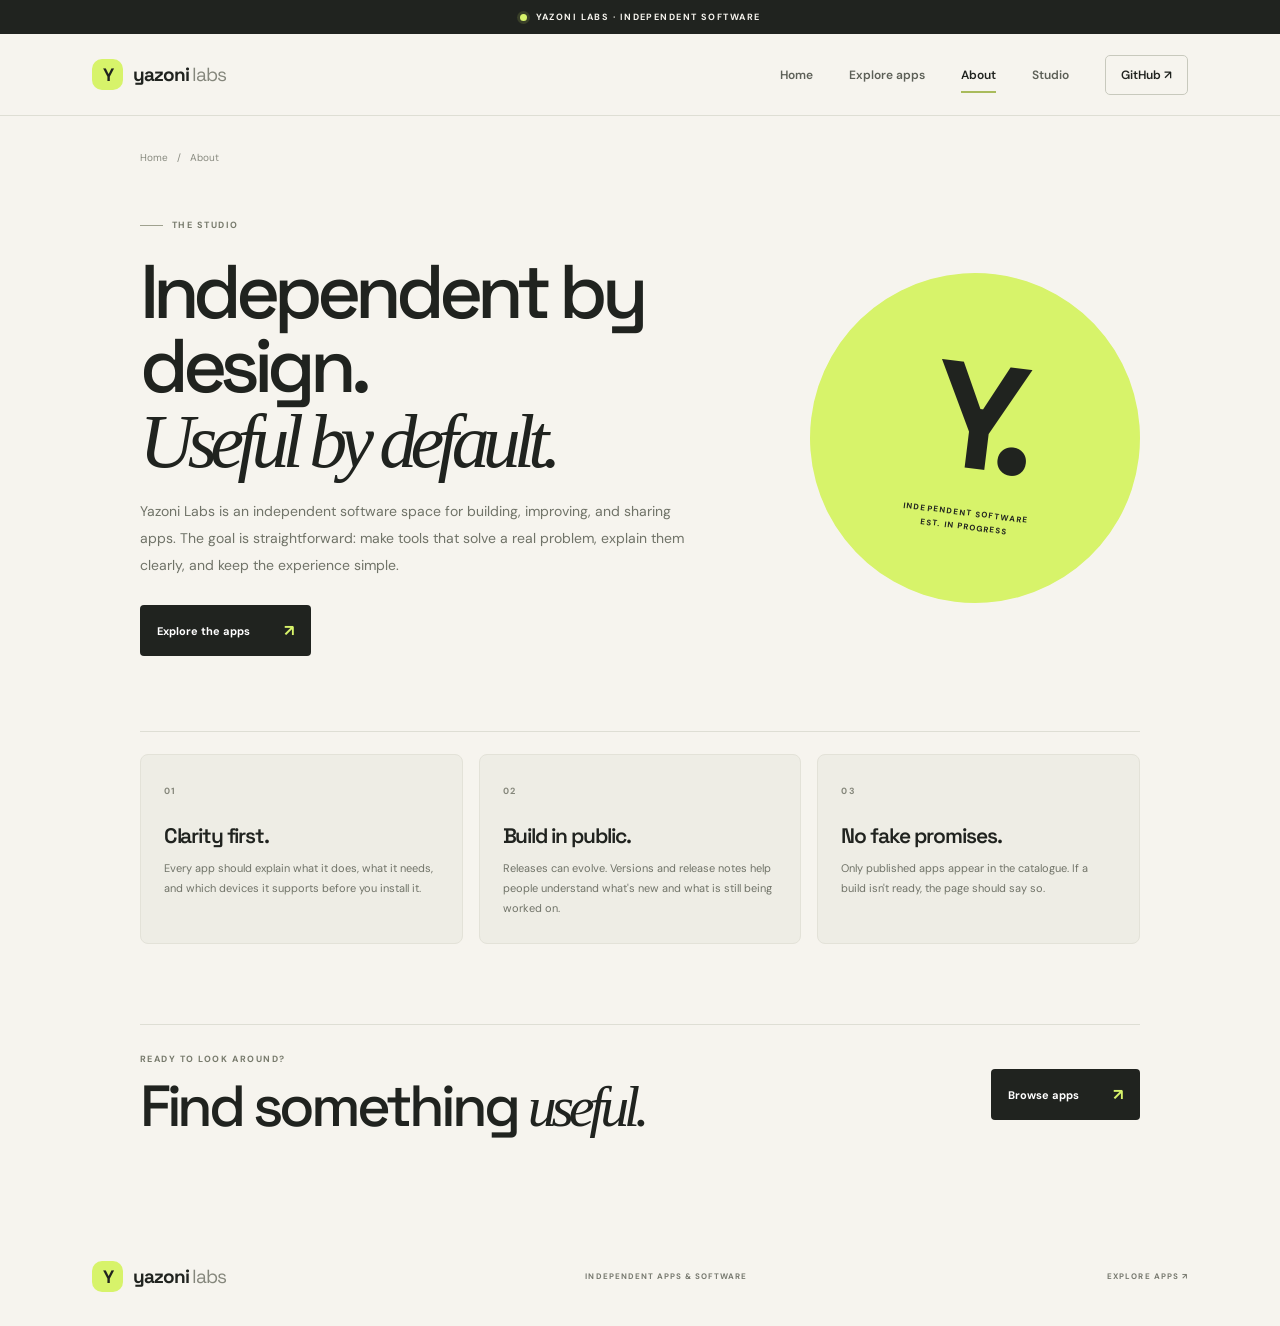
==== about.html @ 1b2fdb65 "Add dedicated about page" ====
<!doctype html>
<html lang="en"><head><meta charset="utf-8"><meta name="viewport" content="width=device-width,initial-scale=1"><meta name="theme-color" content="#f6f4ee"><meta name="description" content="Learn about Yazoni Labs, an independent software studio."><title>About — Yazoni Labs</title><link rel="preconnect" href="https://fonts.googleapis.com"><link rel="preconnect" href="https://fonts.gstatic.com" crossorigin><link href="https://fonts.googleapis.com/css2?family=DM+Sans:wght@400;500;600;700&family=Space+Grotesk:wght@400;500;600;700&display=swap" rel="stylesheet"><link rel="stylesheet" href="style.css"></head>
<body><div class="topline"><span class="pulse"></span> YAZONI LABS · INDEPENDENT SOFTWARE</div><header class="site-header"><a class="wordmark" href="index.html"><span class="mark">Y</span><span>yazoni<span class="wordmark-light">labs</span></span></a><nav aria-label="Main navigation"><a href="index.html">Home</a><a href="apps.html">Explore apps</a><a class="active-nav" href="about.html">About</a><a href="admin.html">Studio</a><a class="nav-cta" href="https://github.com/yazoniplay" target="_blank" rel="noreferrer">GitHub ↗</a></nav><button class="menu-toggle" aria-label="Open navigation" aria-expanded="false">☰</button></header>
<main class="inner-page about-page"><div class="breadcrumbs"><a href="index.html">Home</a><span> / </span><span>About</span></div><section class="about-hero"><div><p class="eyebrow"><span class="eyebrow-line"></span> THE STUDIO</p><h1>Independent by design.<br><em>Useful by default.</em></h1><p>Yazoni Labs is an independent software space for building, improving, and sharing apps. The goal is straightforward: make tools that solve a real problem, explain them clearly, and keep the experience simple.</p><a class="button button-dark" href="apps.html">Explore the apps <span>↗</span></a></div><div class="about-symbol"><span>Y.</span><small>INDEPENDENT SOFTWARE<br>EST. IN PROGRESS</small></div></section>
<section class="principles"><article><span class="principle-number">01</span><h2>Clarity first.</h2><p>Every app should explain what it does, what it needs, and which devices it supports before you install it.</p></article><article><span class="principle-number">02</span><h2>Build in public.</h2><p>Releases can evolve. Versions and release notes help people understand what's new and what is still being worked on.</p></article><article><span class="principle-number">03</span><h2>No fake promises.</h2><p>Only published apps appear in the catalogue. If a build isn't ready, the page should say so.</p></article></section>
<section class="about-bottom"><div><p class="eyebrow">READY TO LOOK AROUND?</p><h2>Find something <em>useful.</em></h2></div><a class="button button-dark" href="apps.html">Browse apps <span>↗</span></a></section></main>
<footer><a class="wordmark footer-mark" href="index.html"><span class="mark">Y</span><span>yazoni<span class="wordmark-light">labs</span></span></a><span>INDEPENDENT APPS & SOFTWARE</span><a href="apps.html">EXPLORE APPS ↗</a></footer><script>const menu=document.querySelector('.menu-toggle'),nav=document.querySelector('.site-header nav');menu?.addEventListener('click',()=>{const open=nav.classList.toggle('open');menu.setAttribute('aria-expanded',String(open));menu.textContent=open?'×':'☰';});nav?.querySelectorAll('a').forEach(a=>a.addEventListener('click',()=>{nav.classList.remove('open');menu?.setAttribute('aria-expanded','false');menu.textContent='☰';}));</script></body></html>
---- style.css ----
:root{--paper:#f6f4ee;--ink:#20231f;--muted:#777970;--line:#deded4;--lime:#d7f36a;--card:#eeede5;--white:#fffef9;--display:"Space Grotesk",sans-serif;--body:"DM Sans",sans-serif}*{box-sizing:border-box}html{scroll-behavior:smooth;scroll-padding-top:90px}body{margin:0;background:var(--paper);color:var(--ink);font-family:var(--body);-webkit-font-smoothing:antialiased}a{color:inherit;text-decoration:none}button{font:inherit}.topline{height:34px;display:flex;align-items:center;justify-content:center;gap:9px;background:var(--ink);color:#f6f4ee;font-size:9px;font-weight:700;letter-spacing:.16em}.pulse,.note-dot,.tag-led{width:7px;height:7px;border-radius:50%;background:var(--lime);display:inline-block;box-shadow:0 0 0 3px #d7f36a22}.site-header{height:82px;padding:0 7.2%;display:flex;align-items:center;justify-content:space-between;border-bottom:1px solid var(--line);position:sticky;top:0;z-index:20;background:#f6f4eeeF;backdrop-filter:blur(16px)}.wordmark{display:flex;align-items:center;gap:10px;font-family:var(--display);font-weight:700;letter-spacing:-.055em;font-size:19px}.mark{display:grid;place-items:center;width:31px;height:31px;border-radius:10px;background:var(--lime);font-size:18px;letter-spacing:-.08em}.wordmark-light{font-weight:400;color:#85877c;margin-left:3px}.site-header nav{display:flex;align-items:center;gap:36px;font-size:12px;font-weight:600}.site-header nav>a:not(.nav-cta){color:#5d6057;transition:color .2s}.site-header nav>a:hover,.text-link:hover{color:#777e42}.nav-cta{border:1px solid #c8c9bd;padding:11px 15px;border-radius:5px}.nav-cta span{margin-left:12px}.menu-toggle{display:none;border:0;background:none;font-size:22px}.hero{padding:83px 10% 0;min-height:560px;display:grid;grid-template-columns:1.02fr .98fr;position:relative;overflow:hidden}.hero-copy{padding:22px 0 98px;position:relative;z-index:2}.eyebrow{font-size:9px;letter-spacing:.17em;font-weight:700;color:#777a6c;margin:0 0 24px;display:flex;align-items:center;gap:9px}.eyebrow-line{width:23px;height:1px;background:#9fa18f}h1,h2,h3,p{margin-top:0}h1,h2{font-family:var(--display);letter-spacing:-.075em;font-weight:500}h1{font-size:clamp(64px,7.8vw,112px);line-height:.91;margin:0 0 28px}h1 em,h2 em{font-family:Georgia,serif;font-weight:400;letter-spacing:-.09em}.hero-description{max-width:390px;color:#686b62;font-size:14px;line-height:1.85;margin-bottom:27px}.hero-actions{display:flex;align-items:center;gap:25px}.button{display:inline-flex;align-items:center;justify-content:space-between;gap:34px;padding:15px 17px;font-size:11px;font-weight:700;border-radius:4px;transition:transform .2s,background .2s}.button:hover{transform:translateY(-3px)}.button-dark{background:var(--ink);color:white}.button-dark span{color:var(--lime);font-size:16px}.text-link{font-size:11px;font-weight:700;transition:color .2s}.text-link span{margin-left:9px}.hero-note{display:flex;align-items:center;gap:10px;color:#77796f;font-size:10px;margin-top:35px}.note-dot{background:#9eae54;box-shadow:none;width:6px;height:6px}.hero-art{min-height:430px;position:relative;display:grid;place-items:center;margin-top:-10px}.art-orbit{position:absolute;border:1px solid #e2e1d7;border-radius:50%;width:430px;height:430px}.orbit-two{width:330px;height:330px;border-style:dashed;animation:rotate 80s linear infinite}.app-tile{position:absolute;width:220px;height:275px;border-radius:13px;box-shadow:0 22px 55px #292c201c;display:flex;flex-direction:column;justify-content:space-between;padding:18px}.tile-back{background:#e1e1d4;transform:translate(-75px,-20px) rotate(-12deg);width:190px;height:235px}.tile-symbol{font-size:50px;color:#858975}.tile-label{font-size:9px;letter-spacing:.13em;line-height:1.7}.tile-front{background:var(--lime);transform:translate(37px,4px) rotate(7deg);z-index:2}.tile-top,.tile-bottom{font-size:8px;font-weight:700;letter-spacing:.14em;display:flex;justify-content:space-between}.tile-glyph{font-family:var(--display);font-weight:700;font-size:120px;letter-spacing:-.13em;line-height:1}.tile-bottom span{font-size:16px}.floating-tag{position:absolute;z-index:4;background:var(--white);box-shadow:0 8px 24px #292c2010;border:1px solid #e7e6dc;border-radius:4px;padding:11px 13px;font-size:8px;letter-spacing:.12em;font-weight:700;display:flex;align-items:center;gap:9px}.tag-build{top:80px;right:2px}.tag-version{bottom:85px;left:6px}.tag-version span{font-size:14px;color:#92977a}.hero-index{grid-column:1/-1;border-top:1px solid var(--line);height:53px;display:flex;align-items:center;justify-content:space-between;font-size:8px;letter-spacing:.14em;color:#77796e}.hero-index span:first-child{color:#252820;font-weight:700}.apps-section{padding:100px 10% 95px}.section-heading{display:flex;align-items:end;justify-content:space-between;gap:40px}.section-heading .eyebrow{margin-bottom:18px}.section-heading h2,.about-copy h2{font-size:clamp(43px,5.2vw,69px);line-height:.98;margin-bottom:0}.section-intro{max-width:315px;color:#77796f;font-size:12px;line-height:1.8;margin-bottom:5px}.filter-row{margin-top:49px;border-top:1px solid var(--line);border-bottom:1px solid var(--line);padding:14px 0;display:flex;justify-content:space-between;font-size:9px;letter-spacing:.13em;font-weight:700}.filter-count{color:#85877b}.app-grid{display:grid;grid-template-columns:repeat(3,minmax(0,1fr));gap:16px;margin-top:22px}.app-card{border:1px solid var(--line);border-radius:8px;background:var(--white);overflow:hidden;transition:transform .25s,box-shadow .25s}.app-card:hover{transform:translateY(-4px);box-shadow:0 15px 30px #22251b0b}.app-cover{height:155px;background:var(--app-color,#e9e8dd);display:grid;place-items:center;position:relative;overflow:hidden}.app-cover:before,.app-cover:after{content:"";position:absolute;border:1px solid #20231f18;border-radius:50%;width:175px;height:175px}.app-cover:after{width:125px;height:125px}.app-icon{position:relative;z-index:1;display:grid;place-items:center;width:62px;height:62px;border-radius:19px;background:var(--app-icon,#d7f36a);font-family:var(--display);font-weight:700;font-size:28px;box-shadow:0 8px 24px #25282015}.app-version{position:absolute;top:12px;right:12px;font-size:8px;letter-spacing:.1em;font-weight:700;background:#ffffffa6;padding:7px 8px;border-radius:3px}.app-card-body{padding:19px}.app-meta{display:flex;align-items:center;justify-content:space-between;gap:8px;margin-bottom:11px}.app-platform{font-size:8px;letter-spacing:.12em;color:#77796f;font-weight:700}.app-status{font-size:8px;background:#f0f0e8;padding:6px 8px;border-radius:3px;font-weight:700}.app-card h3{font-family:var(--display);font-size:21px;letter-spacing:-.05em;margin-bottom:8px}.app-description{font-size:11px;line-height:1.75;color:#73766c;min-height:39px;margin-bottom:18px}.app-actions{border-top:1px solid var(--line);padding-top:13px;display:flex;align-items:center;justify-content:space-between;font-size:10px;font-weight:700}.app-actions a{color:#555b42}.app-actions a:hover{text-decoration:underline}.empty-state{text-align:center;border:1px dashed #cecec1;border-radius:8px;padding:57px 20px 61px;margin-top:22px}.empty-icon{width:45px;height:45px;display:grid;place-items:center;margin:0 auto 22px;background:var(--lime);border-radius:14px;font-size:24px}.empty-state .eyebrow{justify-content:center;margin-bottom:12px}.empty-state h3{font-family:var(--display);font-size:27px;letter-spacing:-.055em;margin-bottom:10px}.empty-state>p:not(.eyebrow){max-width:380px;margin:0 auto 20px;color:#77796f;font-size:12px;line-height:1.8}.safety-note{font-size:10px;color:#797b72;line-height:1.7;margin:19px 0 0;display:flex;gap:9px}.safety-note span{font-size:14px}.about-section{background:#eae9df;padding:82px 13%;display:grid;grid-template-columns:190px 1fr;gap:80px;align-items:center}.about-stamp{width:160px;height:160px;border:1px solid #c4c6b8;border-radius:50%;display:flex;align-items:center;justify-content:center;flex-direction:column;text-align:center;font-family:var(--display);font-size:12px;font-weight:700;letter-spacing:.1em;line-height:1.5;transform:rotate(-9deg)}.about-stamp span{font-size:23px;margin-top:5px;color:#8a9360}.about-copy .eyebrow{margin-bottom:18px}.about-copy h2{font-size:clamp(43px,5vw,62px);margin-bottom:20px}.about-copy>p:not(.eyebrow){max-width:490px;font-size:12px;line-height:1.9;color:#6d7066;margin-bottom:19px}.about-copy .text-link{display:inline-block;margin-top:4px}footer{min-height:100px;padding:25px 7.2%;display:flex;align-items:center;justify-content:space-between;gap:20px}footer>span,footer>a:last-child{font-size:8px;font-weight:700;letter-spacing:.13em;color:#77796f}footer .wordmark{color:var(--ink)}@keyframes rotate{to{transform:rotate(360deg)}}@media(max-width:850px){.hero{padding-left:7%;padding-right:7%;grid-template-columns:1fr 1fr}.hero-art{transform:scale(.85);margin-left:-20px}.apps-section{padding-left:7%;padding-right:7%}.about-section{padding-left:8%;padding-right:8%;gap:45px}.app-grid{grid-template-columns:repeat(2,minmax(0,1fr))}}@media(max-width:600px){.topline{font-size:7px;letter-spacing:.1em}.site-header{height:68px;padding:0 6%}.site-header nav{display:none;position:absolute;top:67px;left:0;right:0;background:var(--paper);padding:20px 6% 24px;border-bottom:1px solid var(--line);align-items:stretch;gap:22px;flex-direction:column}.site-header nav.open{display:flex}.site-header nav .nav-cta{align-self:flex-start}.menu-toggle{display:block}.hero{padding:47px 7% 0;display:flex;flex-direction:column;min-height:auto}.hero-copy{padding:0 0 15px}.hero .eyebrow{margin-bottom:20px}.hero h1{font-size:clamp(63px,16vw,92px)}.hero-description{font-size:13px;max-width:340px}.hero-art{min-height:335px;margin:0;transform:scale(.8);transform-origin:center center;margin-top:-8px;margin-bottom:-14px}.art-orbit{width:330px;height:330px}.orbit-two{width:255px;height:255px}.app-tile{width:190px;height:235px}.tile-back{width:165px;height:205px}.tile-glyph{font-size:100px}.tag-build{right:0;top:32px}.tag-version{bottom:36px;left:0}.hero-index{font-size:7px;gap:8px}.hero-index span:nth-child(2){display:none}.apps-section{padding:70px 6%}.section-heading{display:block}.section-heading h2,.about-copy h2{font-size:48px}.section-intro{margin-top:19px}.filter-row{margin-top:35px}.app-grid{grid-template-columns:1fr}.app-cover{height:170px}.app-description{min-height:0}.empty-state{padding:44px 18px}.about-section{padding:61px 7%;grid-template-columns:1fr;gap:34px}.about-stamp{width:120px;height:120px;font-size:10px}.about-copy h2{font-size:49px}footer{padding:24px 6%;flex-wrap:wrap}footer>span{order:3;width:100%}}@media(prefers-reduced-motion:reduce){*,*:before,*:after{scroll-behavior:auto!important;animation:none!important;transition:none!important}}
.app-icon-image{position:relative;z-index:1;width:62px;height:62px;border-radius:19px;object-fit:cover;box-shadow:0 8px 24px #25282015}.app-price{font-size:10px;font-weight:700;color:#555b42}.app-actions .app-price{margin-right:auto}.app-actions span:not(.app-price){font-size:9px;color:#87897e;letter-spacing:.04em}


/* Multi-page app-store experience */
.active-nav{color:var(--ink)!important;position:relative}.active-nav:after{content:"";position:absolute;left:0;right:0;bottom:-10px;height:2px;background:#a9bb5b}
.catalog-loading{grid-column:1/-1;padding:35px 0;color:var(--muted);font-size:12px}.home-catalog-link{display:flex;justify-content:center;margin-top:32px}.button-light{background:#fffef9;color:var(--ink);border:1px solid #deded4}.home-callout{background:#eae9df;padding:60px 10%;display:flex;align-items:center;justify-content:space-between;gap:25px}.home-callout h2,.about-bottom h2{font-family:var(--display);font-size:clamp(38px,5vw,58px);line-height:1;letter-spacing:-.07em;font-weight:500;margin:0}.home-callout h2 em,.about-bottom h2 em{font-family:Georgia,serif;font-weight:400}.home-callout .eyebrow{margin-bottom:16px}
.store-hero-art .store-icon{position:absolute;width:190px;height:190px;border-radius:38px;display:flex;flex-direction:column;align-items:center;justify-content:center;gap:14px;box-shadow:0 22px 55px #292c201c}.store-icon span{font-family:var(--display);font-weight:700;font-size:83px;letter-spacing:-.1em;line-height:1}.store-icon small{font-size:8px;letter-spacing:.16em;font-weight:700}.icon-back{background:#e2e1d6;transform:translate(-68px,-25px) rotate(-11deg)}.icon-back span{color:#888d79}.icon-front{background:var(--lime);transform:translate(45px,15px) rotate(7deg);z-index:2}.store-hero-art .tag-version{bottom:50px;left:0}
.inner-page{max-width:1180px;margin:0 auto;padding:35px 7% 90px;min-height:65vh}.breadcrumbs{display:flex;gap:9px;align-items:center;font-size:10px;color:#898b80;margin-bottom:45px}.breadcrumbs a:hover{color:#4d5535}.page-intro{max-width:720px;margin-bottom:44px}.page-intro .eyebrow{margin-bottom:20px}.page-intro h1,.about-hero h1{font-family:var(--display);font-size:clamp(52px,7vw,88px);line-height:.98;letter-spacing:-.08em;font-weight:500;margin:0 0 20px}.page-intro h1 em,.about-hero h1 em{font-family:Georgia,serif;font-weight:400}.page-intro>p:last-child,.about-hero>div:first-child>p:not(.eyebrow){max-width:560px;color:#707368;font-size:14px;line-height:1.9}.catalog-controls{border-top:1px solid var(--line);border-bottom:1px solid var(--line);padding:16px 0;display:flex;justify-content:space-between;align-items:center;gap:18px;margin-bottom:24px}.catalog-controls>div{display:flex;gap:13px;align-items:center}.catalog-label{font-size:9px;letter-spacing:.13em;font-weight:700}.catalog-total{font-size:9px;color:#85877b}.catalog-search{display:flex;align-items:center;gap:8px;border:1px solid var(--line);background:#fffef9;border-radius:5px;padding:0 12px;min-width:220px;color:#7b7d72}.catalog-search input{border:0;outline:0;background:transparent;width:100%;min-width:0;padding:11px 0;font:inherit;font-size:11px;color:var(--ink)}.catalog-grid{margin-top:0;grid-template-columns:repeat(3,minmax(0,1fr));gap:18px}.app-details-link{font-weight:700;color:#4f5738}.app-details-link:hover{text-decoration:underline}.empty-state[hidden]{display:none!important}.detail-page{max-width:1120px}.detail-loading{display:flex;align-items:center;gap:16px;min-height:260px;color:var(--muted);font-size:12px}.detail-skeleton-icon,.not-found-mark{width:74px;height:74px;border-radius:22px;background:var(--lime);display:grid;place-items:center;font-family:var(--display);font-size:35px;font-weight:700}.detail-hero{display:grid;grid-template-columns:minmax(260px,.85fr) 1.15fr;gap:8%;align-items:center;padding:8px 0 50px}.detail-visual{position:relative;min-height:340px;background:var(--app-color,#e9e8dd);border:1px solid #deded4;border-radius:14px;display:grid;place-items:center;overflow:hidden}.detail-visual:before,.detail-visual:after{content:"";position:absolute;width:310px;height:310px;border:1px solid #20231f14;border-radius:50%}.detail-visual:after{width:230px;height:230px}.detail-app-icon{position:relative;z-index:1;width:112px;height:112px;border-radius:32px;object-fit:cover;box-shadow:0 18px 40px #22251b18}.detail-icon-letter{display:grid;place-items:center;background:var(--lime);font-family:var(--display);font-size:52px;font-weight:700}.detail-visual-label{position:absolute;left:20px;bottom:18px;font-size:8px;font-weight:700;letter-spacing:.15em;color:#676a5f}.detail-copy .eyebrow{margin-bottom:14px}.detail-copy h1{font-family:var(--display);font-size:clamp(43px,5.5vw,68px);line-height:.98;letter-spacing:-.075em;font-weight:500;margin:0 0 17px}.detail-description{font-size:14px;line-height:1.9;color:#6e7166;max-width:510px}.detail-tags{display:flex;flex-wrap:wrap;gap:7px;margin:23px 0}.detail-tag{background:#eeede5;border:1px solid #e1e0d6;border-radius:4px;padding:8px 10px;font-size:9px;font-weight:700;color:#5d6055}.detail-price{font-family:var(--display);font-size:20px;font-weight:600;letter-spacing:-.04em;margin:0 0 17px}.button-disabled{background:#e8e7de;color:#77796e;cursor:not-allowed}.detail-footnote{font-size:10px;line-height:1.7;color:#898b80;margin-top:15px;max-width:360px}.release-panel{border-top:1px solid var(--line);border-bottom:1px solid var(--line);padding:30px 0 32px;display:grid;grid-template-columns:.8fr 1.2fr;gap:20px 8%}.release-heading .eyebrow{margin-bottom:9px}.release-heading h2{font-family:var(--display);font-size:25px;letter-spacing:-.06em;font-weight:500;margin:0}.release-copy{font-size:12px;line-height:1.8;color:#74766c;margin:0}.release-facts{grid-column:1/-1;display:grid;grid-template-columns:repeat(4,minmax(0,1fr));gap:12px;margin-top:8px}.release-fact{border:1px solid var(--line);border-radius:6px;background:#fffef9;padding:15px}.release-fact span{display:block;font-size:8px;letter-spacing:.13em;color:#85877b;font-weight:700;margin-bottom:9px}.release-fact strong{font-size:11px;font-weight:600;overflow-wrap:anywhere}.related-section{margin-top:70px}.related-section .section-heading{margin-bottom:25px}.related-grid{grid-template-columns:repeat(3,minmax(0,1fr))}.detail-not-found{padding:20px 0 70px;min-height:300px}.detail-not-found h1{font-family:var(--display);font-size:50px;letter-spacing:-.07em;margin:20px 0 10px}.detail-not-found>p:not(.eyebrow){font-size:13px;color:var(--muted);margin-bottom:22px}.about-hero{display:grid;grid-template-columns:1.2fr .8fr;gap:8%;align-items:center;padding:10px 0 75px}.about-hero h1{font-size:clamp(48px,6vw,76px)}.about-hero .button{margin-top:13px}.about-symbol{aspect-ratio:1;max-width:330px;width:100%;border-radius:50%;background:var(--lime);display:flex;align-items:center;justify-content:center;flex-direction:column;gap:15px;transform:rotate(7deg);justify-self:end}.about-symbol span{font-family:var(--display);font-size:clamp(90px,12vw,150px);font-weight:700;letter-spacing:-.12em;line-height:1}.about-symbol small{font-size:8px;letter-spacing:.14em;line-height:1.7;text-align:center;font-weight:700}.principles{display:grid;grid-template-columns:repeat(3,minmax(0,1fr));gap:16px;border-top:1px solid var(--line);padding-top:22px}.principles article{background:#eeede5;border:1px solid #e3e2d8;border-radius:8px;padding:23px;min-height:190px}.principle-number{font-size:9px;letter-spacing:.12em;color:#85877b;font-weight:700}.principles h2{font-family:var(--display);font-size:21px;letter-spacing:-.05em;font-weight:600;margin:23px 0 10px}.principles p{font-size:11px;line-height:1.8;color:#707368;margin:0}.about-bottom{margin-top:80px;padding-top:28px;border-top:1px solid var(--line);display:flex;justify-content:space-between;align-items:center;gap:20px}.about-bottom .eyebrow{margin-bottom:12px}
@media(max-width:850px){.catalog-grid,.related-grid{grid-template-columns:repeat(2,minmax(0,1fr))}.detail-hero{gap:5%}.detail-visual{min-height:285px}.about-hero{gap:5%}.principles{gap:10px}.principles article{padding:17px}}
@media(max-width:600px){.home-hero{padding-top:47px}.store-hero-art{min-height:310px}.store-hero-art .store-icon{width:155px;height:155px;border-radius:30px}.store-icon span{font-size:65px}.inner-page{padding:27px 6% 65px}.breadcrumbs{margin-bottom:30px}.page-intro h1,.about-hero h1{font-size:51px}.catalog-controls{align-items:stretch;flex-direction:column}.catalog-controls>div{justify-content:space-between}.catalog-search{min-width:0;width:100%}.catalog-grid,.related-grid{grid-template-columns:1fr}.detail-hero{grid-template-columns:1fr;gap:30px;padding-bottom:34px}.detail-visual{min-height:260px}.detail-copy h1{font-size:49px}.release-panel{grid-template-columns:1fr;gap:13px}.release-facts{grid-template-columns:repeat(2,minmax(0,1fr));gap:9px}.release-fact{padding:12px}.related-section{margin-top:45px}.about-hero{grid-template-columns:1fr;gap:35px;padding-bottom:48px}.about-symbol{max-width:225px;justify-self:center}.about-symbol span{font-size:100px}.principles{grid-template-columns:1fr}.principles article{min-height:0}.principles h2{margin-top:15px}.about-bottom,.home-callout{align-items:flex-start;flex-direction:column}.home-callout{padding:48px 7%}.about-bottom{margin-top:55px}.home-callout h2,.about-bottom h2{font-size:43px}}
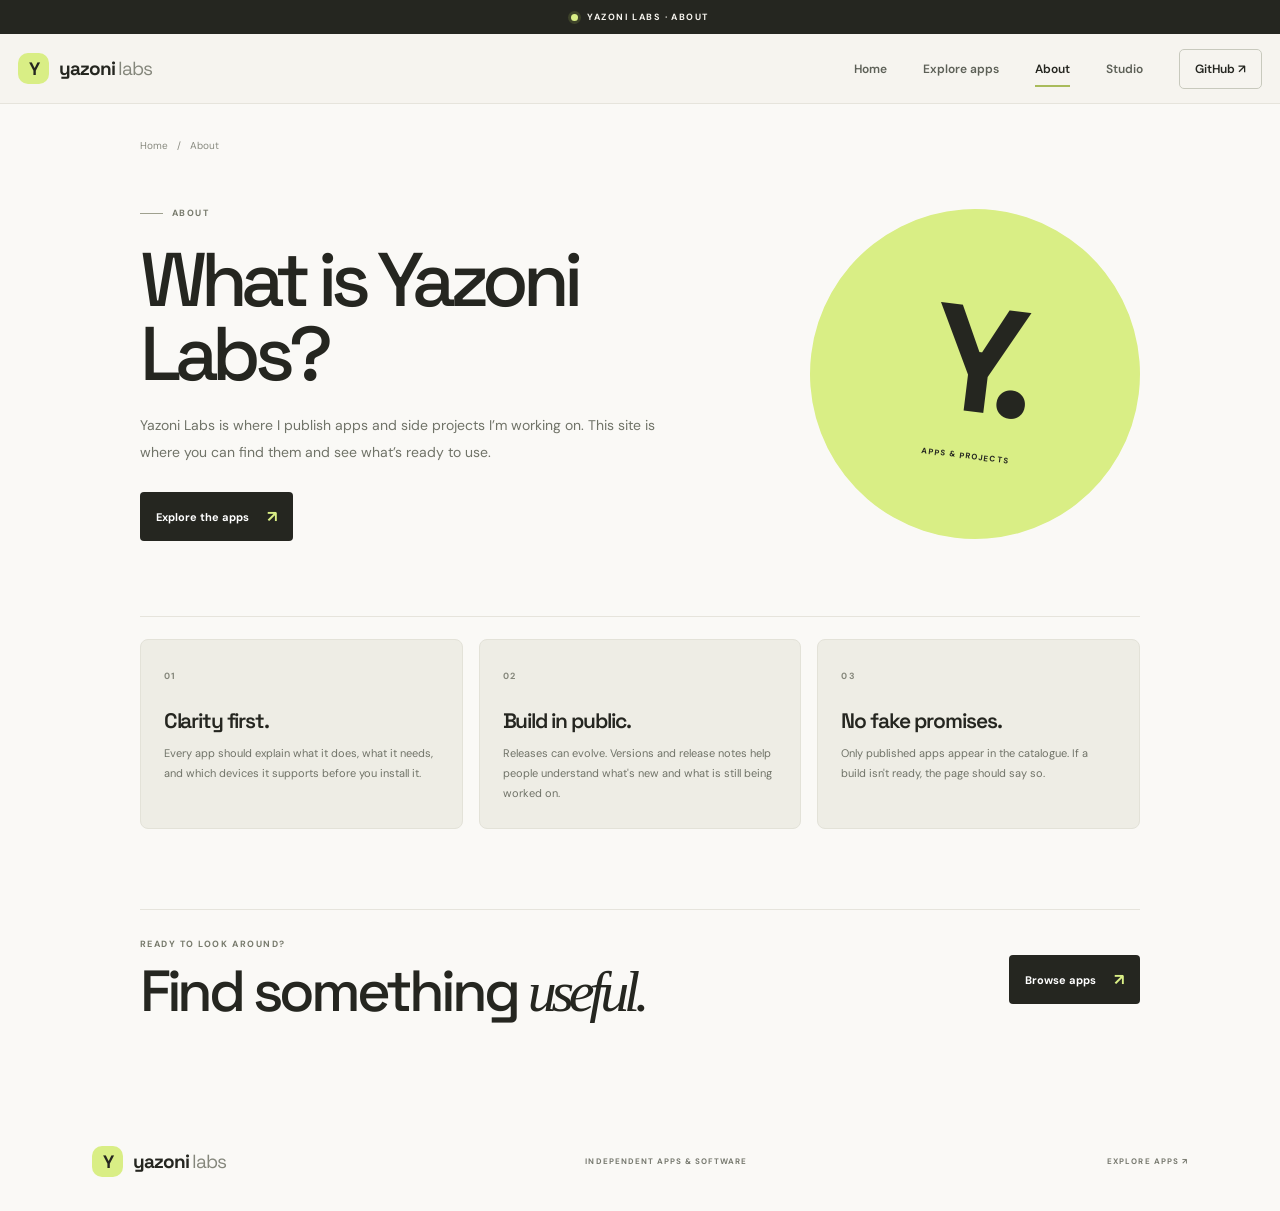
==== commit 34f3dcf7: "Simplify Yazoni Labs copy and make it feel more personal" ====
--- a/about.html
+++ b/about.html
@@ -1,7 +1,7 @@
 <!doctype html>
 <html lang="en"><head><meta charset="utf-8"><meta name="viewport" content="width=device-width,initial-scale=1"><meta name="theme-color" content="#f6f4ee"><meta name="description" content="Learn about Yazoni Labs, an independent software studio."><title>About — Yazoni Labs</title><link rel="preconnect" href="https://fonts.googleapis.com"><link rel="preconnect" href="https://fonts.gstatic.com" crossorigin><link href="https://fonts.googleapis.com/css2?family=DM+Sans:wght@400;500;600;700&family=Space+Grotesk:wght@400;500;600;700&display=swap" rel="stylesheet"><link rel="stylesheet" href="style.css"></head>
-<body><div class="topline"><span class="pulse"></span> YAZONI LABS · INDEPENDENT SOFTWARE</div><header class="site-header"><a class="wordmark" href="index.html"><span class="mark">Y</span><span>yazoni<span class="wordmark-light">labs</span></span></a><nav aria-label="Main navigation"><a href="index.html">Home</a><a href="apps.html">Explore apps</a><a class="active-nav" href="about.html">About</a><a href="admin.html">Studio</a><a class="nav-cta" href="https://github.com/yazoniplay" target="_blank" rel="noreferrer">GitHub ↗</a></nav><button class="menu-toggle" aria-label="Open navigation" aria-expanded="false">☰</button></header>
-<main class="inner-page about-page"><div class="breadcrumbs"><a href="index.html">Home</a><span> / </span><span>About</span></div><section class="about-hero"><div><p class="eyebrow"><span class="eyebrow-line"></span> THE STUDIO</p><h1>Independent by design.<br><em>Useful by default.</em></h1><p>Yazoni Labs is an independent software space for building, improving, and sharing apps. The goal is straightforward: make tools that solve a real problem, explain them clearly, and keep the experience simple.</p><a class="button button-dark" href="apps.html">Explore the apps <span>↗</span></a></div><div class="about-symbol"><span>Y.</span><small>INDEPENDENT SOFTWARE<br>EST. IN PROGRESS</small></div></section>
+<body><div class="topline"><span class="pulse"></span> YAZONI LABS · ABOUT</div><header class="site-header"><a class="wordmark" href="index.html"><span class="mark">Y</span><span>yazoni<span class="wordmark-light">labs</span></span></a><nav aria-label="Main navigation"><a href="index.html">Home</a><a href="apps.html">Explore apps</a><a class="active-nav" href="about.html">About</a><a href="admin.html">Studio</a><a class="nav-cta" href="https://github.com/yazoniplay" target="_blank" rel="noreferrer">GitHub ↗</a></nav><button class="menu-toggle" aria-label="Open navigation" aria-expanded="false">☰</button></header>
+<main class="inner-page about-page"><div class="breadcrumbs"><a href="index.html">Home</a><span> / </span><span>About</span></div><section class="about-hero"><div><p class="eyebrow"><span class="eyebrow-line"></span> ABOUT</p><h1>What is Yazoni Labs?</h1><p>Yazoni Labs is where I publish apps and side projects I’m working on. This site is where you can find them and see what’s ready to use.</p><a class="button button-dark" href="apps.html">Explore the apps <span>↗</span></a></div><div class="about-symbol"><span>Y.</span><small>APPS & PROJECTS</small></div></section>
 <section class="principles"><article><span class="principle-number">01</span><h2>Clarity first.</h2><p>Every app should explain what it does, what it needs, and which devices it supports before you install it.</p></article><article><span class="principle-number">02</span><h2>Build in public.</h2><p>Releases can evolve. Versions and release notes help people understand what's new and what is still being worked on.</p></article><article><span class="principle-number">03</span><h2>No fake promises.</h2><p>Only published apps appear in the catalogue. If a build isn't ready, the page should say so.</p></article></section>
 <section class="about-bottom"><div><p class="eyebrow">READY TO LOOK AROUND?</p><h2>Find something <em>useful.</em></h2></div><a class="button button-dark" href="apps.html">Browse apps <span>↗</span></a></section></main>
 <footer><a class="wordmark footer-mark" href="index.html"><span class="mark">Y</span><span>yazoni<span class="wordmark-light">labs</span></span></a><span>INDEPENDENT APPS & SOFTWARE</span><a href="apps.html">EXPLORE APPS ↗</a></footer><script>const menu=document.querySelector('.menu-toggle'),nav=document.querySelector('.site-header nav');menu?.addEventListener('click',()=>{const open=nav.classList.toggle('open');menu.setAttribute('aria-expanded',String(open));menu.textContent=open?'×':'☰';});nav?.querySelectorAll('a').forEach(a=>a.addEventListener('click',()=>{nav.classList.remove('open');menu?.setAttribute('aria-expanded','false');menu.textContent='☰';}));</script></body></html>
--- a/style.css
+++ b/style.css
@@ -9,3 +9,147 @@
 .inner-page{max-width:1180px;margin:0 auto;padding:35px 7% 90px;min-height:65vh}.breadcrumbs{display:flex;gap:9px;align-items:center;font-size:10px;color:#898b80;margin-bottom:45px}.breadcrumbs a:hover{color:#4d5535}.page-intro{max-width:720px;margin-bottom:44px}.page-intro .eyebrow{margin-bottom:20px}.page-intro h1,.about-hero h1{font-family:var(--display);font-size:clamp(52px,7vw,88px);line-height:.98;letter-spacing:-.08em;font-weight:500;margin:0 0 20px}.page-intro h1 em,.about-hero h1 em{font-family:Georgia,serif;font-weight:400}.page-intro>p:last-child,.about-hero>div:first-child>p:not(.eyebrow){max-width:560px;color:#707368;font-size:14px;line-height:1.9}.catalog-controls{border-top:1px solid var(--line);border-bottom:1px solid var(--line);padding:16px 0;display:flex;justify-content:space-between;align-items:center;gap:18px;margin-bottom:24px}.catalog-controls>div{display:flex;gap:13px;align-items:center}.catalog-label{font-size:9px;letter-spacing:.13em;font-weight:700}.catalog-total{font-size:9px;color:#85877b}.catalog-search{display:flex;align-items:center;gap:8px;border:1px solid var(--line);background:#fffef9;border-radius:5px;padding:0 12px;min-width:220px;color:#7b7d72}.catalog-search input{border:0;outline:0;background:transparent;width:100%;min-width:0;padding:11px 0;font:inherit;font-size:11px;color:var(--ink)}.catalog-grid{margin-top:0;grid-template-columns:repeat(3,minmax(0,1fr));gap:18px}.app-details-link{font-weight:700;color:#4f5738}.app-details-link:hover{text-decoration:underline}.empty-state[hidden]{display:none!important}.detail-page{max-width:1120px}.detail-loading{display:flex;align-items:center;gap:16px;min-height:260px;color:var(--muted);font-size:12px}.detail-skeleton-icon,.not-found-mark{width:74px;height:74px;border-radius:22px;background:var(--lime);display:grid;place-items:center;font-family:var(--display);font-size:35px;font-weight:700}.detail-hero{display:grid;grid-template-columns:minmax(260px,.85fr) 1.15fr;gap:8%;align-items:center;padding:8px 0 50px}.detail-visual{position:relative;min-height:340px;background:var(--app-color,#e9e8dd);border:1px solid #deded4;border-radius:14px;display:grid;place-items:center;overflow:hidden}.detail-visual:before,.detail-visual:after{content:"";position:absolute;width:310px;height:310px;border:1px solid #20231f14;border-radius:50%}.detail-visual:after{width:230px;height:230px}.detail-app-icon{position:relative;z-index:1;width:112px;height:112px;border-radius:32px;object-fit:cover;box-shadow:0 18px 40px #22251b18}.detail-icon-letter{display:grid;place-items:center;background:var(--lime);font-family:var(--display);font-size:52px;font-weight:700}.detail-visual-label{position:absolute;left:20px;bottom:18px;font-size:8px;font-weight:700;letter-spacing:.15em;color:#676a5f}.detail-copy .eyebrow{margin-bottom:14px}.detail-copy h1{font-family:var(--display);font-size:clamp(43px,5.5vw,68px);line-height:.98;letter-spacing:-.075em;font-weight:500;margin:0 0 17px}.detail-description{font-size:14px;line-height:1.9;color:#6e7166;max-width:510px}.detail-tags{display:flex;flex-wrap:wrap;gap:7px;margin:23px 0}.detail-tag{background:#eeede5;border:1px solid #e1e0d6;border-radius:4px;padding:8px 10px;font-size:9px;font-weight:700;color:#5d6055}.detail-price{font-family:var(--display);font-size:20px;font-weight:600;letter-spacing:-.04em;margin:0 0 17px}.button-disabled{background:#e8e7de;color:#77796e;cursor:not-allowed}.detail-footnote{font-size:10px;line-height:1.7;color:#898b80;margin-top:15px;max-width:360px}.release-panel{border-top:1px solid var(--line);border-bottom:1px solid var(--line);padding:30px 0 32px;display:grid;grid-template-columns:.8fr 1.2fr;gap:20px 8%}.release-heading .eyebrow{margin-bottom:9px}.release-heading h2{font-family:var(--display);font-size:25px;letter-spacing:-.06em;font-weight:500;margin:0}.release-copy{font-size:12px;line-height:1.8;color:#74766c;margin:0}.release-facts{grid-column:1/-1;display:grid;grid-template-columns:repeat(4,minmax(0,1fr));gap:12px;margin-top:8px}.release-fact{border:1px solid var(--line);border-radius:6px;background:#fffef9;padding:15px}.release-fact span{display:block;font-size:8px;letter-spacing:.13em;color:#85877b;font-weight:700;margin-bottom:9px}.release-fact strong{font-size:11px;font-weight:600;overflow-wrap:anywhere}.related-section{margin-top:70px}.related-section .section-heading{margin-bottom:25px}.related-grid{grid-template-columns:repeat(3,minmax(0,1fr))}.detail-not-found{padding:20px 0 70px;min-height:300px}.detail-not-found h1{font-family:var(--display);font-size:50px;letter-spacing:-.07em;margin:20px 0 10px}.detail-not-found>p:not(.eyebrow){font-size:13px;color:var(--muted);margin-bottom:22px}.about-hero{display:grid;grid-template-columns:1.2fr .8fr;gap:8%;align-items:center;padding:10px 0 75px}.about-hero h1{font-size:clamp(48px,6vw,76px)}.about-hero .button{margin-top:13px}.about-symbol{aspect-ratio:1;max-width:330px;width:100%;border-radius:50%;background:var(--lime);display:flex;align-items:center;justify-content:center;flex-direction:column;gap:15px;transform:rotate(7deg);justify-self:end}.about-symbol span{font-family:var(--display);font-size:clamp(90px,12vw,150px);font-weight:700;letter-spacing:-.12em;line-height:1}.about-symbol small{font-size:8px;letter-spacing:.14em;line-height:1.7;text-align:center;font-weight:700}.principles{display:grid;grid-template-columns:repeat(3,minmax(0,1fr));gap:16px;border-top:1px solid var(--line);padding-top:22px}.principles article{background:#eeede5;border:1px solid #e3e2d8;border-radius:8px;padding:23px;min-height:190px}.principle-number{font-size:9px;letter-spacing:.12em;color:#85877b;font-weight:700}.principles h2{font-family:var(--display);font-size:21px;letter-spacing:-.05em;font-weight:600;margin:23px 0 10px}.principles p{font-size:11px;line-height:1.8;color:#707368;margin:0}.about-bottom{margin-top:80px;padding-top:28px;border-top:1px solid var(--line);display:flex;justify-content:space-between;align-items:center;gap:20px}.about-bottom .eyebrow{margin-bottom:12px}
 @media(max-width:850px){.catalog-grid,.related-grid{grid-template-columns:repeat(2,minmax(0,1fr))}.detail-hero{gap:5%}.detail-visual{min-height:285px}.about-hero{gap:5%}.principles{gap:10px}.principles article{padding:17px}}
 @media(max-width:600px){.home-hero{padding-top:47px}.store-hero-art{min-height:310px}.store-hero-art .store-icon{width:155px;height:155px;border-radius:30px}.store-icon span{font-size:65px}.inner-page{padding:27px 6% 65px}.breadcrumbs{margin-bottom:30px}.page-intro h1,.about-hero h1{font-size:51px}.catalog-controls{align-items:stretch;flex-direction:column}.catalog-controls>div{justify-content:space-between}.catalog-search{min-width:0;width:100%}.catalog-grid,.related-grid{grid-template-columns:1fr}.detail-hero{grid-template-columns:1fr;gap:30px;padding-bottom:34px}.detail-visual{min-height:260px}.detail-copy h1{font-size:49px}.release-panel{grid-template-columns:1fr;gap:13px}.release-facts{grid-template-columns:repeat(2,minmax(0,1fr));gap:9px}.release-fact{padding:12px}.related-section{margin-top:45px}.about-hero{grid-template-columns:1fr;gap:35px;padding-bottom:48px}.about-symbol{max-width:225px;justify-self:center}.about-symbol span{font-size:100px}.principles{grid-template-columns:1fr}.principles article{min-height:0}.principles h2{margin-top:15px}.about-bottom,.home-callout{align-items:flex-start;flex-direction:column}.home-callout{padding:48px 7%}.about-bottom{margin-top:55px}.home-callout h2,.about-bottom h2{font-size:43px}}
+
+
+/* Mobile-first polish: simpler layout, less decoration, bigger touch targets */
+:root{--paper:#faf9f6;--ink:#252620;--muted:#73746c;--line:#e6e4dc;--lime:#d9ee85;--card:#f1f0e9;--white:#fff}
+html{scroll-padding-top:74px}
+a,button,input{-webkit-tap-highlight-color:transparent}
+.button{min-height:46px;gap:18px;padding:14px 16px}
+.site-header{height:70px;padding:0 max(18px,env(safe-area-inset-left));padding-right:max(18px,env(safe-area-inset-right)}
+.wordmark{font-size:18px;gap:8px}
+.site-header nav{gap:22px}
+.app-card{border-radius:10px;box-shadow:none}
+.app-card:hover{transform:none;box-shadow:none}
+.app-cover{background:var(--app-color,#efeee8)}
+.app-card-body{padding:16px}
+.app-card h3{font-size:19px}
+.app-description{font-size:12px}
+.app-actions{font-size:12px;padding-top:15px}
+.app-details-link{padding:8px 0 8px 12px;min-height:40px;display:flex;align-items:center}
+.catalog-search{border-radius:8px;min-height:46px}
+.catalog-search input{font-size:16px}
+.page-intro h1,.about-hero h1{letter-spacing:-.065em}
+.inner-page{padding-top:24px}
+.breadcrumbs{margin-bottom:28px}
+footer{padding-bottom:max(24px,env(safe-area-inset-bottom))}
+@media(max-width:600px){
+  .topline{height:27px;font-size:7px;letter-spacing:.08em}
+  .site-header{height:62px;position:sticky;top:0;padding-left:18px;padding-right:14px;background:rgba(250,249,246,.97);backdrop-filter:blur(12px)}
+  .mark{width:30px;height:30px;border-radius:9px}
+  .site-header nav{top:61px;padding:10px 18px 20px;gap:0;background:var(--paper);box-shadow:0 15px 25px #24251b0b}
+  .site-header nav a{min-height:48px;display:flex;align-items:center;border-bottom:1px solid var(--line);font-size:14px}
+  .site-header nav .nav-cta{align-self:stretch;justify-content:center;margin-top:12px;border:1px solid var(--line);border-radius:8px}
+  .menu-toggle{width:44px;height:44px;display:grid;place-items:center;border-radius:10px;font-size:23px}
+  .menu-toggle:active{background:#eeede5}
+  .hero{padding:38px 20px 0;gap:0}
+  .hero-copy{padding-bottom:5px}
+  .hero .eyebrow{font-size:9px;letter-spacing:.11em;margin-bottom:17px}
+  .hero h1{font-size:clamp(52px,13.5vw,70px);line-height:.98;letter-spacing:-.07em;margin-bottom:17px}
+  .hero-description{font-size:14px;line-height:1.65;margin-bottom:22px;color:#64665e}
+  .hero-actions{align-items:stretch;flex-direction:column;gap:12px}
+  .hero-actions .button{width:100%}
+  .hero-actions .text-link{min-height:42px;display:flex;align-items:center}
+  .hero-note{font-size:11px;line-height:1.5;margin-top:17px}
+  .hero-art{min-height:215px;max-height:215px;overflow:hidden;transform:none;margin:0 -10px}
+  .art-orbit{width:210px;height:210px}
+  .orbit-two{width:165px;height:165px}
+  .store-hero-art .store-icon{width:106px;height:106px;border-radius:25px;gap:7px;box-shadow:0 10px 25px #292c2015}
+  .store-icon span{font-size:48px}
+  .store-icon small{font-size:6px}
+  .icon-back{transform:translate(-37px,-10px) rotate(-8deg)}
+  .icon-front{transform:translate(28px,10px) rotate(5deg)}
+  .floating-tag{font-size:7px;padding:8px 9px;box-shadow:none}
+  .tag-build{top:20px;right:0}
+  .store-hero-art .tag-version{bottom:12px;left:0}
+  .hero-index{height:44px;font-size:7px;letter-spacing:.08em}
+  .hero-index span:nth-child(2){display:none}
+  .apps-section{padding:46px 18px 48px}
+  .section-heading{display:block}
+  .section-heading .eyebrow{margin-bottom:12px}
+  .section-heading h2,.about-copy h2{font-size:39px;line-height:1.04;letter-spacing:-.06em}
+  .section-intro{font-size:13px;line-height:1.7;margin-top:12px}
+  .filter-row{margin-top:25px;padding:13px 0;font-size:8px;letter-spacing:.09em}
+  .app-grid{grid-template-columns:1fr;gap:12px;margin-top:14px}
+  /* Compact rows like a real mobile app directory, not a product storefront */
+  .app-card{display:grid;grid-template-columns:76px minmax(0,1fr);align-items:stretch;border:1px solid var(--line);border-radius:10px;background:var(--white);min-width:0}
+  .app-cover{height:auto;min-height:100%;min-width:0;border-radius:0;display:grid;place-items:center}
+  .app-cover:before,.app-cover:after{display:none}
+  .app-icon,.app-icon-image{width:48px;height:48px;border-radius:14px;font-size:22px}
+  .app-version{display:none}
+  .app-card-body{padding:12px 13px;min-width:0}
+  .app-meta{justify-content:flex-start;flex-wrap:wrap;gap:6px;margin-bottom:6px}
+  .app-platform{font-size:8px;letter-spacing:.06em}
+  .app-status{font-size:8px;padding:4px 6px}
+  .app-card h3{font-size:16px;line-height:1.2;letter-spacing:-.04em;margin-bottom:4px}
+  .app-description{font-size:11px;line-height:1.45;min-height:0;margin-bottom:9px;display:-webkit-box;-webkit-line-clamp:2;-webkit-box-orient:vertical;overflow:hidden}
+  .app-actions{padding-top:8px;font-size:11px}
+  .app-price{font-size:11px}
+  .app-details-link{font-size:11px;min-height:32px}
+  .home-catalog-link{margin-top:20px}
+  .home-catalog-link .button{width:100%}
+  .home-callout{padding:36px 20px;gap:20px}
+  .home-callout h2,.about-bottom h2{font-size:38px}
+  .home-callout .button{width:100%}
+  .inner-page{padding:22px 18px 56px}
+  .breadcrumbs{font-size:11px;margin-bottom:26px}
+  .page-intro{margin-bottom:27px}
+  .page-intro .eyebrow{margin-bottom:15px}
+  .page-intro h1,.about-hero h1{font-size:clamp(42px,11vw,56px);line-height:1.01;margin-bottom:14px}
+  .page-intro>p:last-child,.about-hero>div:first-child>p:not(.eyebrow){font-size:13px;line-height:1.7}
+  .catalog-controls{margin-bottom:15px;padding:13px 0;gap:12px}
+  .catalog-controls>div{align-items:center}
+  .catalog-label{font-size:9px;letter-spacing:.08em}
+  .catalog-total{font-size:10px}
+  .catalog-search{min-width:0;width:100%;padding:0 12px}
+  .catalog-grid{gap:10px}
+  .empty-state{padding:34px 18px;margin-top:15px}
+  .detail-hero{gap:22px;padding:0 0 28px}
+  .detail-visual{min-height:185px;border-radius:10px}
+  .detail-visual:before{width:210px;height:210px}.detail-visual:after{width:155px;height:155px}
+  .detail-app-icon{width:84px;height:84px;border-radius:24px}
+  .detail-icon-letter{font-size:38px}
+  .detail-visual-label{left:13px;bottom:12px;font-size:7px}
+  .detail-copy .eyebrow{margin-bottom:10px}
+  .detail-copy h1{font-size:42px;line-height:1.03;margin-bottom:11px}
+  .detail-description{font-size:13px;line-height:1.7}
+  .detail-tags{gap:6px;margin:15px 0}
+  .detail-tag{font-size:10px;padding:7px 8px}
+  .detail-price{font-size:20px;margin-bottom:13px}
+  .detail-copy .button,.detail-copy .button-disabled{width:100%;min-height:48px}
+  .detail-footnote{font-size:11px;line-height:1.6}
+  .release-panel{padding:22px 0;gap:13px}
+  .release-heading h2{font-size:23px}
+  .release-copy{font-size:12px}
+  .release-facts{grid-template-columns:repeat(2,minmax(0,1fr));gap:8px;margin-top:5px}
+  .release-fact{padding:11px;border-radius:8px}
+  .release-fact span{font-size:8px;margin-bottom:7px}
+  .release-fact strong{font-size:11px}
+  .related-section{margin-top:38px}
+  .related-section .section-heading{display:flex;align-items:end;gap:12px;margin-bottom:17px}
+  .related-section .section-heading h2{font-size:32px}
+  .related-section .text-link{white-space:nowrap;font-size:11px}
+  .about-hero{display:flex;flex-direction:column;align-items:stretch;gap:24px;padding:0 0 35px}
+  .about-hero h1{font-size:43px}
+  .about-hero .button{width:100%}
+  .about-symbol{max-width:165px;align-self:center;justify-self:center}
+  .about-symbol span{font-size:80px}
+  .about-symbol small{font-size:7px}
+  .principles{grid-template-columns:1fr;gap:9px;padding-top:14px}
+  .principles article{padding:16px;min-height:0;border-radius:9px}
+  .principles h2{font-size:19px;margin:12px 0 7px}
+  .principles p{font-size:12px;line-height:1.65}
+  .about-bottom{margin-top:38px;padding-top:22px;align-items:stretch;flex-direction:column;gap:18px}
+  .about-bottom .button{width:100%}
+  footer{padding:20px 18px;gap:15px;min-height:0}
+  footer>span{order:3;width:100%;font-size:8px}
+  footer>a:last-child{font-size:8px}
+  .detail-loading{min-height:180px}
+}
+@media(min-width:601px) and (max-width:850px){
+ .site-header{padding-left:5%;padding-right:5%}.site-header nav{gap:18px}
+ .hero{padding-left:6%;padding-right:6%}.hero h1{font-size:clamp(58px,7vw,78px)}
+ .store-hero-art .store-icon{width:150px;height:150px}
+ .store-icon span{font-size:65px}
+}
+@media(prefers-reduced-motion:reduce){.app-card:hover{transform:none}}
